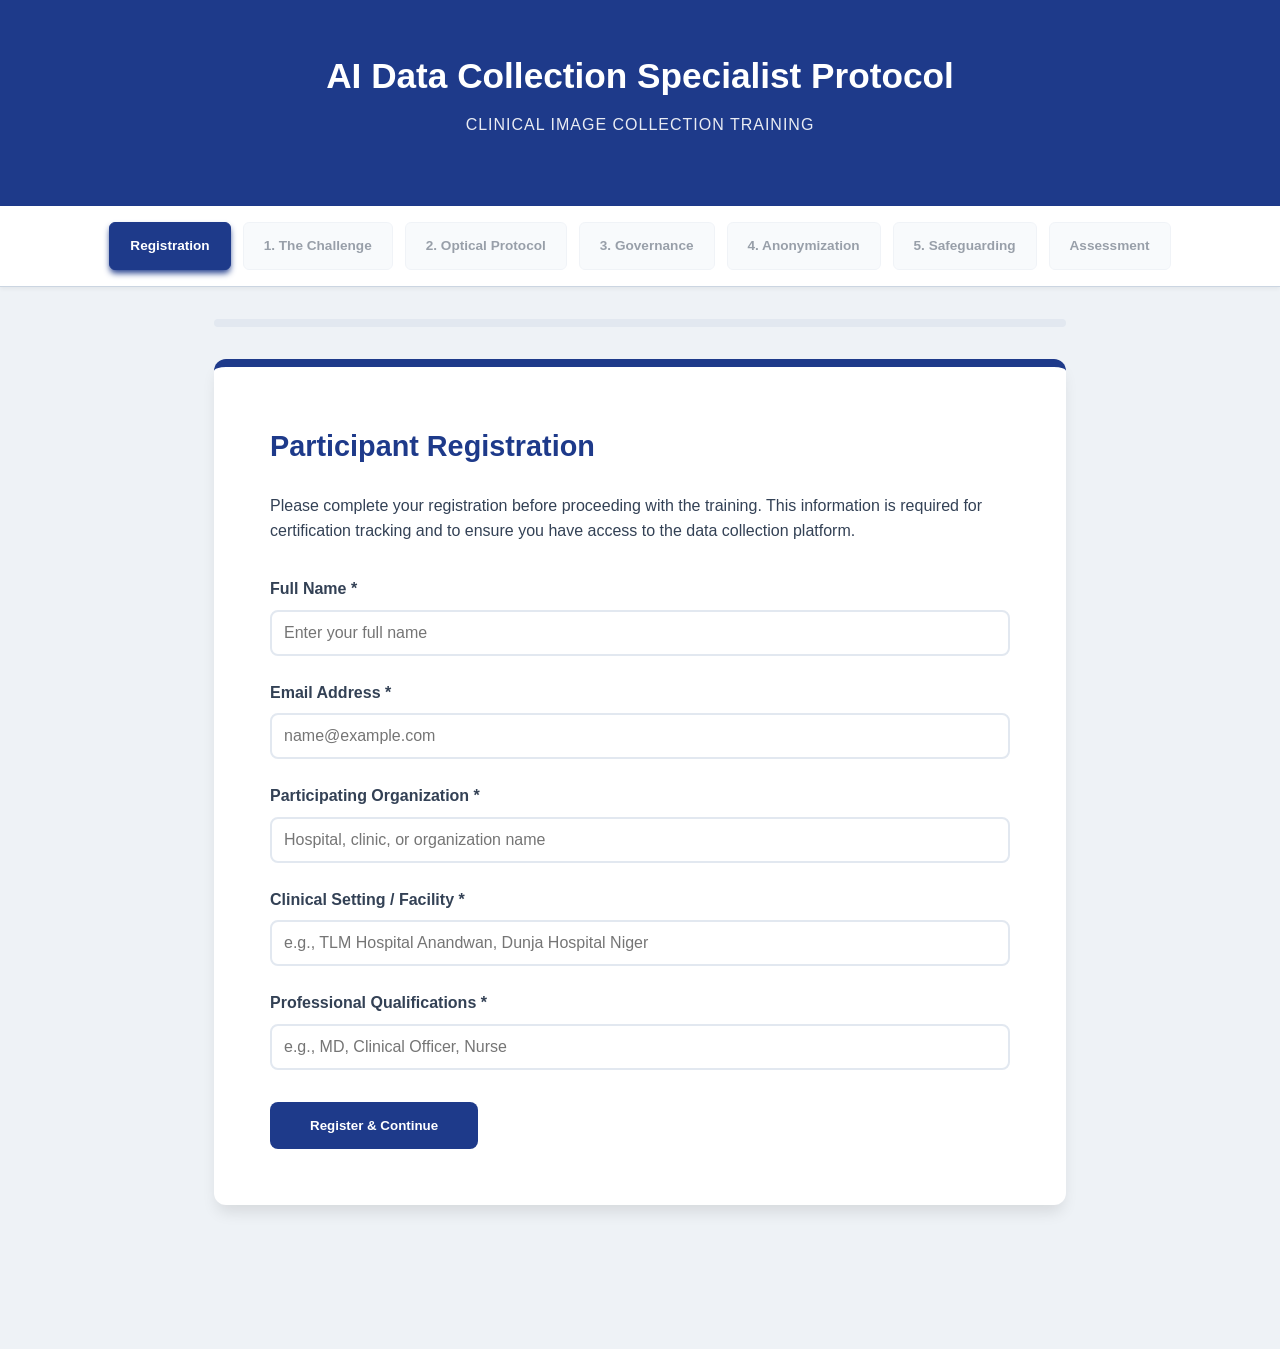
==== index.html @ 73369606 "Add completion message with close button for passed assessment" ====
<!DOCTYPE html>
<html lang="en">
<head>
    <meta charset="UTF-8">
    <meta name="viewport" content="width=device-width, initial-scale=1.0">
    <title>AI Specialist Protocol - Clinical Image Collection</title>
    <style>
        :root {
            --primary: #1e3a8a; /* Deep Clinical Blue */
            --secondary: #334155; /* Charcoal */
            --accent: #2563eb; /* Research Blue */
            --success: #059669; /* Surgical Green */
            --danger: #dc2626; /* Warning Red */
            --warning: #d97706; /* Clinical Caution */
            --light: #f8fafc;
            --white: #ffffff;
            --shadow: 0 10px 15px -3px rgba(0,0,0,0.1);
        }

        * { margin:0; padding:0; box-sizing:border-box; }
        body { font-family: 'Inter', -apple-system, sans-serif; background: #eef2f6; color: var(--secondary); line-height: 1.6; }

        header { background: var(--primary); color: var(--white); padding: 3rem 1rem; text-align: center; }
        header h1 { font-size: 2.2rem; margin-bottom: 0.5rem; }
        header p { opacity: 0.9; font-weight: 300; letter-spacing: 1px; }

        nav { background: var(--white); padding: 1rem; position: sticky; top: 0; z-index: 1000; border-bottom: 1px solid #cbd5e1; box-shadow: 0 2px 4px rgba(0,0,0,0.05); }
        .nav-inner { max-width: 1100px; margin: 0 auto; display: flex; justify-content: center; gap: 0.75rem; flex-wrap: wrap; }
        .nav-item { 
            padding: 0.75rem 1.25rem; 
            border: 1px solid #e2e8f0; 
            border-radius: 6px; 
            background: #f1f5f9; 
            cursor: not-allowed; 
            font-size: 0.85rem; 
            font-weight: 600;
            opacity: 0.5;
            transition: all 0.2s ease;
        }
        .nav-item.unlocked { background: var(--white); color: var(--primary); cursor: pointer; opacity: 1; border-color: var(--primary); }
        .nav-item.active { background: var(--primary); color: var(--white); border-color: var(--primary); box-shadow: 0 4px 6px -1px var(--primary); }
        .nav-item.completed { background: var(--success); color: var(--white); border-color: var(--success); }

        main { max-width: 900px; margin: 2rem auto; padding: 0 1.5rem; padding-bottom: 5rem; }
        .content-card { background: var(--white); border-radius: 12px; padding: 3.5rem; box-shadow: var(--shadow); display: none; margin-bottom: 2rem; border-top: 8px solid var(--primary); }
        .content-card.active { display: block; animation: slideUp 0.4s ease-out; }

        @keyframes slideUp { from { opacity: 0; transform: translateY(20px); } to { opacity: 1; transform: translateY(0); } }

        h2 { font-size: 1.8rem; color: var(--primary); margin-bottom: 1.5rem; }
        h3 { font-size: 1.3rem; margin: 2rem 0 1rem; color: var(--secondary); border-left: 4px solid var(--accent); padding-left: 1rem; }
        p { margin-bottom: 1.25rem; }
        ul, ol { margin-bottom: 1.5rem; padding-left: 2rem; }
        li { margin-bottom: 0.75rem; }
        strong { color: #0f172a; }

        /* Hero Image */
        .hero-img { width: 100%; border-radius: 8px; margin-bottom: 2rem; border: 1px solid #e2e8f0; box-shadow: var(--shadow); }

        /* Narratives & Clinical Boxes */
        .narrative { background: #eff6ff; border: 1px solid #bfdbfe; padding: 1.5rem; border-radius: 8px; margin: 2rem 0; font-style: italic; color: #1e40af; }
        .clinical-alert { background: #fff7ed; border: 1px solid #ffedd5; padding: 1.5rem; border-radius: 8px; margin: 1.5rem 0; border-left: 6px solid var(--warning); }
        .clinical-warning { background: #fef2f2; border: 1px solid #fee2e2; padding: 1.5rem; border-radius: 8px; margin: 1.5rem 0; border-left: 6px solid var(--danger); font-weight: bold; }
        .research-gap { background: #f0fdf4; border: 1px solid #dcfce7; padding: 1.5rem; border-radius: 8px; margin: 1.5rem 0; color: #166534; }

        /* Visual Comparison Grids */
        .comparison-grid { display: grid; grid-template-columns: 1fr 1fr; gap: 1.5rem; margin: 2.5rem 0; }
        .comparison-item { border-radius: 12px; padding: 1.5rem; border: 2px solid #e2e8f0; text-align: center; }
        .comparison-item.do { border-color: var(--success); background: #f0fdf4; }
        .comparison-item.dont { border-color: var(--danger); background: #fef2f2; }
        .comparison-label { font-weight: 800; font-size: 0.75rem; text-transform: uppercase; padding: 0.25rem 0.75rem; border-radius: 999px; margin-bottom: 1rem; display: inline-block; }
        .do .comparison-label { background: var(--success); color: white; }
        .dont .comparison-label { background: var(--danger); color: white; }
        .comparison-visual { height: 180px; background: #cbd5e1; border-radius: 8px; margin-bottom: 1rem; display: flex; align-items: center; justify-content: center; overflow: hidden; position: relative; }
        .comparison-visual img { width: 100%; height: 100%; object-fit: cover; }
        .comparison-overlay { position: absolute; font-size: 3rem; opacity: 0.2; }

        /* Quiz UI */
        .quiz-box { margin-top: 4rem; padding-top: 3rem; border-top: 1px solid #e2e8f0; }
        .quiz-option { 
            display: block; 
            padding: 1.25rem; 
            margin-bottom: 0.75rem; 
            border: 2px solid #e2e8f0; 
            border-radius: 10px; 
            cursor: pointer; 
            transition: all 0.2s; 
            position: relative;
        }
        .quiz-option:hover { border-color: var(--accent); background: #f8fafc; }
        .quiz-option.selected { border-color: var(--accent); background: #eff6ff; }
        .quiz-option.correct { border-color: var(--success); background: #f0fdf4; }
        .quiz-option.wrong { border-color: var(--danger); background: #fef2f2; }
        
        .quiz-feedback { margin-top: 1rem; padding: 1rem; border-radius: 8px; font-weight: 600; display: none; }
        .quiz-feedback.visible { display: block; }

        .btn { padding: 1rem 2.5rem; border-radius: 8px; border: none; font-weight: 700; cursor: pointer; transition: all 0.3s; }
        .btn-primary { background: var(--primary); color: white; }
        .btn-primary:disabled { opacity: 0.4; cursor: not-allowed; }
        .btn-next { float: right; margin-top: 1rem; box-shadow: 0 4px 6px -1px rgba(0,0,0,0.2); }

        .progress-well { height: 8px; background: #e2e8f0; border-radius: 999px; margin-bottom: 2rem; overflow: hidden; }
        .progress-bar { height: 100%; background: var(--success); width: 0%; transition: width 0.4s ease; }

        /* Final Certificate */
        .certificate { border: 12px double var(--primary); padding: 4rem; text-align: center; border-radius: 4px; }
        .cert-code { font-family: 'Courier New', monospace; font-size: 1.4rem; background: #f1f5f9; padding: 0.5rem 1rem; display: inline-block; margin: 1.5rem 0; font-weight: 900; }

        @media (max-width: 768px) {
            .comparison-grid { grid-template-columns: 1fr; }
            .content-card { padding: 1.5rem; }
        }
    </style>
</head>
<body>

<header>
    <h1>AI Data Collection Specialist Protocol</h1>
    <p>CLINICAL IMAGE COLLECTION TRAINING</p>
</header>

<nav>
    <div class="nav-inner">
        <div class="nav-item unlocked active" id="nav-0" onclick="navigateTo(0)">Registration</div>
        <div class="nav-item" id="nav-1" onclick="navigateTo(1)">1. The Challenge</div>
        <div class="nav-item" id="nav-2" onclick="navigateTo(2)">2. Optical Protocol</div>
        <div class="nav-item" id="nav-3" onclick="navigateTo(3)">3. Governance</div>
        <div class="nav-item" id="nav-4" onclick="navigateTo(4)">4. Anonymization</div>
        <div class="nav-item" id="nav-5" onclick="navigateTo(5)">5. Safeguarding</div>
        <div class="nav-item" id="nav-6" onclick="navigateTo(6)">Assessment</div>
    </div>
</nav>

<main>
    <div class="progress-well"><div class="progress-bar" id="master-progress"></div></div>

    <!-- REGISTRATION -->
    <div class="content-card active" id="module-0">
        <h2>Participant Registration</h2>
        <p>Please complete your registration before proceeding with the training. This information is required for certification tracking and to ensure you have access to the data collection platform.</p>
        
        <form id="registration-form" style="margin-top:2rem;">
            <div style="margin-bottom:1.5rem;">
                <label style="display:block; font-weight:600; margin-bottom:0.5rem;">Full Name *</label>
                <input type="text" id="reg-name" required style="width:100%; padding:0.75rem; border:2px solid #e2e8f0; border-radius:8px; font-size:1rem;" placeholder="Enter your full name">
            </div>
            
            <div style="margin-bottom:1.5rem;">
                <label style="display:block; font-weight:600; margin-bottom:0.5rem;">Email Address *</label>
                <input type="email" id="reg-email" required style="width:100%; padding:0.75rem; border:2px solid #e2e8f0; border-radius:8px; font-size:1rem;" placeholder="name@example.com">
            </div>
            
            <div style="margin-bottom:1.5rem;">
                <label style="display:block; font-weight:600; margin-bottom:0.5rem;">Participating Organization *</label>
                <input type="text" id="reg-org" required style="width:100%; padding:0.75rem; border:2px solid #e2e8f0; border-radius:8px; font-size:1rem;" placeholder="Hospital, clinic, or organization name">
            </div>
            
            <div style="margin-bottom:1.5rem;">
                <label style="display:block; font-weight:600; margin-bottom:0.5rem;">Clinical Setting / Facility *</label>
                <input type="text" id="reg-location" required style="width:100%; padding:0.75rem; border:2px solid #e2e8f0; border-radius:8px; font-size:1rem;" placeholder="e.g., TLM Hospital Anandwan, Dunja Hospital Niger">
            </div>
            
            <div style="margin-bottom:1.5rem;">
                <label style="display:block; font-weight:600; margin-bottom:0.5rem;">Professional Qualifications *</label>
                <input type="text" id="reg-qualifications" required style="width:100%; padding:0.75rem; border:2px solid #e2e8f0; border-radius:8px; font-size:1rem;" placeholder="e.g., MD, Clinical Officer, Nurse">
            </div>
            
            <p id="reg-error" style="color:var(--danger); display:none; margin-bottom:1rem;"></p>
            
            <div style="margin-top:2rem;">
                <button type="button" class="btn btn-primary" onclick="submitRegistration()">Register & Continue</button>
            </div>
        </form>
    </div>

    <!-- MODULE 1: MISSION & GAPS -->
    <div class="content-card" id="module-1">
        <img src="assets/welcome_hero_1774946208189.png" class="hero-img" alt="Nurse Amina in Health Post">
        <h2>Module 1: The AI Mission – Closing the Diagnostic Gap</h2>
        
        <div class="narrative">
            "I see many patients with chronic patches, but a specialist is a three-day journey away. Sometimes I'm afraid I'll miss a case of leprosy early enough to prevent disability." — Nurse Amina.
        </div>

        <p>Amina’s experience is common in resource-limited settings. The <strong>SkinApp AI</strong> is being developed as a <strong>diagnostic support triage tool</strong> to assist frontline workers like Amina. It provides a differential diagnosis support, flagging potential Neglected Tropical Diseases (NTDs) for specialist referral.</p>

        <h3>The Critical Research Gaps</h3>
        <p>Your role as a specialist clinician is to provide the "Ground Truth" data required for training. We are currently seeking <strong>1,200 high-resolution images</strong> with a focus on these missing priorities:</p>
        
        <div class="research-gap">
            <strong>1. Geographic Representation:</strong> We are prioritizing high-quality recruitment from <strong>Africa and Asia</strong>. Global algorithmic equity requires data from diverse regions and health systems.
            <br><br>
            <strong>2. Clinical Spectrum:</strong> All leprosy clinical forms are welcome. We specifically need <strong>Indeterminate, Tuberculoid (TT/BT)</strong>, and reaction statuses (ENL/Type 1) to build a robust diagnostic triage tool.
            <br><br>
            <strong>3. Universal Diversity:</strong> To ensure the AI is effective for all patients, we aim for as great a diversity as possible across all <strong>Fitzpatrick Phototypes (I-VI)</strong> and patient demographics.
        </div>

        <div class="quiz-box">
            <p><strong>Scenario:</strong> Amina uses the app and the AI suggests "92% Diagnostic Confidence: Borderline Lepromatous." What should Amina do next?</p>
            <div class="quiz-option" onclick="handleQuiz(1, 0, this)">A) Start multidrug therapy (MDT) immediately based on the AI score.</div>
            <div class="quiz-option" onclick="handleQuiz(1, 1, this)">B) Use the score as triage support to prioritize the patient for specialist clinical verification and diagnostic confirmation.</div>
            <div class="quiz-option" onclick="handleQuiz(1, 2, this)">C) Tell the patient they definitely have leprosy and should inform their neighbors.</div>
            <div class="quiz-feedback" id="feedback-1"></div>
            <button class="btn btn-primary btn-next" id="next-1" disabled onclick="unlockStep(2)">Proceed to Protocol</button>
        </div>
    </div>

    <!-- MODULE 2: OPTICAL PROTOCOL -->
    <div class="content-card" id="module-2">
        <h2>Module 2: Technical Photography Protocol</h2>
        <p>For an AI, <strong>the image is the lesson</strong>. Poor image quality results in a "noisy" training set that produces dangerous diagnostic errors. We follow a rigorous optical standard.</p>

        <h3>1. Device Calibration & Preparation</h3>
        <ul>
            <li><strong>Resolution:</strong> Set your camera to the <strong>highest JPEG/HEIF quality</strong> available.</li>
            <li><strong>Disable Filters & Enhancements:</strong> You MUST turn off "Beauty Mode," "Scene Optimizer," or "AI Enhancements." These features artificially smooth the skin, destroying the pathological texture the AI needs to analyze.</li>
            <li><strong>Turn Off "Live Photo":</strong> Use standard still images only to ensure file compatibility and stability.</li>
        </ul>

        <h3>2. Optical Focus & Technical Execution</h3>
        <ul>
            <li><strong>Avoid Digital Zoom:</strong> Do NOT pinch-to-zoom. This pixelates the image. Instead, move the camera physically to <strong>10–15cm</strong> away to let the lens lock.</li>
            <li><strong>Tap to Focus:</strong> Always tap the screen directly on the lesion to lock <strong>both focus and exposure</strong> on the area of interest.</li>
            <li><strong>Stabilization:</strong> Brace your arms against your body or a hard surface to prevent motion blur. The AI cannot "read" a blurry image.</li>
            <li><strong>Perpendicular Angle:</strong> Always shoot <strong>straight-on (90°)</strong>. Angled shots cause "perspective distortion" that misrepresents the lesion's size and shape.</li>
            <li><strong>Flash Usage:</strong> Use as a <strong>last resort only</strong>. If used, try to diffuse the light (e.g., placing a thin tissue over the flash) to reduce harsh highlights/glare that obscure texture.</li>
        </ul>

        <h3>2. Lighting: The "Patchy Shadow" Trap</h3>
        <p>The AI algorithm can confuse shadows with pigmentation changes. Harsh or dappled light is the primary cause of discarded images.</p>
        
        <div class="comparison-grid">
            <div class="comparison-item do">
                <span class="comparison-label">DO: Diffuse Light</span>
                <div class="comparison-visual" style="background:#f1f5f9;">
                    <div style="width:100%;height:100%;background:radial-gradient(circle, #fff 0%, #cbd5e1 100%);"></div>
                    <span class="comparison-overlay">✅</span>
                </div>
                <p>Use soft window light or balanced indoor lighting. No shadows crossing the lesion.</p>
            </div>
            <div class="comparison-item dont">
                <span class="comparison-label">DON'T: Dappled Light</span>
                <div class="comparison-visual" style="background:#475569;">
                    <div style="width:100%;height:100%;background:repeating-linear-gradient(45deg, #334155, #334155 20px, #475569 20px, #475569 40px);"></div>
                    <span class="comparison-overlay">❌</span>
                </div>
                <p>Avoid sunlight through trees or venetian blinds. "Patchy" shadows confuse the AI.</p>
            </div>
        </div>

        <h3>4. Framing & Environment</h3>
        <ul>
            <li><strong>Neutral Background:</strong> Use a solid, non-reflective <strong>blue, green, or white</strong> background (e.g., a sterile towel or surgical drape). This helps the camera accurately process skin tones.</li>
            <li><strong>Clear Distractions:</strong> Remove gloves, medical tubing, cotton swabs, or clothing from the frame before shooting. The frame should contain ONLY the skin.</li>
            <li><strong>The Triplicate Rule:</strong>
                <ol>
                    <li><strong>Regional (Overview):</strong> The full anatomical limb/region.</li>
                    <li><strong>Contextual:</strong> The lesion plus healthy skin landmarks (e.g., knee/elbow).</li>
                    <li><strong>Clinical Close-up:</strong> The lesion itself, filling 70% of the frame.</li>
                </ol>
            </li>
        </ul>

        <div class="clinical-alert">
            <strong>NO RULERS OR COINS:</strong> While traditional medical photography uses scales, AI training discovers "spurious correlations." If we include rulers, the AI may learn to identify "the presence of a ruler" rather than the pathology. Keep only skin in the frame.
        </div>

        <h3>Photo Data Management: Secure Handling After Submission</h3>
        <div class="clinical-warning">
            <strong>CRITICAL: Remove Photos After Submission</strong>
            <p>Once photos have been successfully submitted to the KoBo Toolbox server, they must be removed from your device:</p>
            <ul style="margin-top:1rem;">
                <li><strong>Enable Auto-Delete:</strong> If your KoBo form includes an auto-delete setting, ensure it is activated.</li>
                <li><strong>Manual Removal:</strong> If auto-delete is not available, manually delete the photos from your device gallery immediately after confirmation of successful upload.</li>
            <li><strong>Verify Deletion:</strong> Check your camera roll and cloud backups to ensure all clinical images have been removed.</li>
            </ul>
        </div>

        <h3>5. Pre-Upload Quality Checklist</h3>
        <p>Before uploading, verify every image against this standard:</p>
        <div style="background:#f8fafc; border:1px solid #cbd5e1; padding:1.5rem; border-radius:12px; margin:1.5rem 0;">
            <ul style="list-style:none; padding:0; margin:0;">
                <li><input type="checkbox" disabled checked> <strong>Focus:</strong> Is the texture of the lesion razor-sharp?</li>
                <li><input type="checkbox" disabled checked> <strong>Angle:</strong> Is the camera 90° (perpendicular) to the skin?</li>
                <li><input type="checkbox" disabled checked> <strong>Anonymity:</strong> Are all identifiers (eyes/wristbands) cropped out?</li>
                <li><input type="checkbox" disabled checked> <strong>Environment:</strong> Is the light diffuse (no patchy shadows)?</li>
                <li><input type="checkbox" disabled checked> <strong>Photo Management:</strong> Have photos been removed from device after submission?</li>
            </ul>
        </div>

        <div class="quiz-box">
            <p><strong>Scenario:</strong> You are photographing a lesion in a dark exam room. Should you use the built-in camera flash?</p>
            <div class="quiz-option" onclick="handleQuiz(2, 0, this)">A) Yes, flash ensures the highest brightness for the AI.</div>
            <div class="quiz-option" onclick="handleQuiz(2, 1, this)">B) No, flash creates "hotspots" and glare that obscure texture. It is better to move the patient to a window with diffuse natural light.</div>
            <div id="feedback-2" class="feedback"></div>
            <button class="btn btn-primary btn-next" id="next-2" disabled onclick="unlockStep(3)">Proceed to Governance</button>
        </div>
    </div>

    <!-- MODULE 3: GOVERNANCE & CONSENT -->
    <div class="content-card" id="module-3">
        <h2>Module 3: Ethical Governance & Consent</h2>
        <p>Participation in the SkinNTD project involves a formal 4-layer responsibility chain. You, as the <strong>Clinician</strong>, are the final and most critical link.</p>

        <h3>1. The Governance Chain</h3>
        <p>Participating in this initiative requires a formal multi-level agreement framework:</p>
        <ul>
            <li><strong>Level 1: Global Partners:</strong> Manage the global Strategic License Agreement. Images are collected ethically.</li>
            <li><strong>Level 2: Partner Organization (Institutional):</strong> Your hospital or NGO. They hold the <strong>Institutional Accountability</strong> for ensuring consent is obtained and documented. They are the primary contact for any patient queries or complaints.</li>
            <li><strong>Level 3: The Clinician:</strong> You hold the <strong>Fiduciary Duty</strong> to the patient. You personally verify that training occurs before participation. You are the direct point of contact for the patient.</li>
            <li><strong>Level 4: The Patient:</strong> The data owner. Their relationship is directly with you, their clinician.</li>
        </ul>

        <h3>2. The Elements of Meaningful Informed Consent</h3>
        <div class="clinical-note">
            Consent is NOT a signature; it is a <strong>dialogue</strong>. You must explain:
            <ul>
                <li><strong>Purpose:</strong> How the AI program will help healthcare workers globally recognize skin diseases.</li>
                <li><strong>What Will Happen:</strong> Photographs will be taken and shared (anonymized) with the project team.</li>
                <li><strong>Voluntary Nature:</strong> Participation is completely voluntary. Refusal will NOT affect their care.</li>
                <li><strong>Privacy:</strong> No names or identifiers will be shared. Images are anonymized.</li>
                <li><strong>Risks & Benefits:</strong> Minimal risk (if anonymized); global benefit for future patients.</li>
                <li><strong>Withdrawal:</strong> The patient can change their mind at any time by contacting their clinician.</li>
            </ul>
        </div>

<h3>3. Documentation Requirements</h3>
        <p>Consent must be documented in the <strong>Patient's official clinical record</strong>. At minimum, the record should contain:</p>
        <ul>
            <li>The date consent was obtained.</li>
            <li>A statement that the project goals were clearly explained.</li>
            <li>Confirmation of informed consent.</li>
            <li>The clinician's signature/name.</li>
        </ul>
        <div class="clinical-note">
            <strong>Example Note:</strong> "[Date] - Patient informed about the clinical image collection project. Project goals were clearly explained and informed verbal consent provided for clinical photographs to be used for this purpose. [Clinician Name]"
        </div>

        <h3>4. Photo Data Management Obligation</h3>
        <div class="clinical-warning">
            <strong>IMPORTANT: Photos Must Be Removed After Submission</strong>
            <p>As part of your data governance responsibilities, all clinical images must be deleted from your device once they have been successfully submitted to the project server. This applies to:</p>
            <ul>
                <li>Camera roll / gallery on phones and tablets</li>
                <li>Cloud backups (Google Photos, iCloud, etc.)</li>
                <li>Any secondary device used during photography</li>
            </ul>
            <p>Enable auto-delete in the submission form where available, or manually verify deletion after each upload session.</p>
        </div>

        <div class="quiz-box">
            <p><strong>Scenario:</strong> A patient consents verbally but cannot read the written form. How should this be handled?</p>
            <div class="quiz-option" onclick="handleQuiz(3, 0, this)">A) It cannot be handled; the patient must sign or they are excluded.</div>
            <div class="quiz-option" onclick="handleQuiz(3, 1, this)">B) Explain the protocol clearly in their language. Document their verbal consent in the official clinical record, witnessed if per local institutional policy.</div>
            <div id="feedback-3" class="feedback"></div>
            <button class="btn btn-primary btn-next" id="next-3" disabled onclick="unlockStep(4)">Proceed to Anonymization</button>
        </div>
    </div>

    <!-- MODULE 4: ANONYMIZATION -->
    <div class="content-card" id="module-4">
        <h2>Module 4: Absolute Physical Anonymization</h2>
        <p>We do not rely on digital software for privacy. We rely on your <strong>Physical Framing</strong>.</p>

        <h3>1. The Face Protocol</h3>
        <p>Leprosy lesions often occur on the face. To document these while protecting identity:</p>
        <div class="comparison-grid">
            <div class="comparison-item do">
                <span class="comparison-label">DO: Tight Framing</span>
                <div class="comparison-visual">📸</div>
                <p>Move the camera to only include the lesion and a small patch of skin. Exclude eyes, ears, and profile.</p>
            </div>
            <div class="comparison-item dont">
                <span class="comparison-label">DON'T: Full Profile</span>
                <div class="comparison-visual">👤</div>
                <p>Never take a "portrait" style photo. Even if the lesion is on the chin, the eyes must be cropped out.</p>
            </div>
        </div>

        <h3>2. Hidden Identifiers</h3>
        <div class="clinical-warning">
            Before taking the photo, you MUST physically remove or frame out:
            <ul>
                <li>Hospital ID wristbands or barcodes.</li>
                <li>Distinctive jewelry or religious symbols.</li>
                <li>Clinic logos on towels or uniforms.</li>
                <li>Patient-identifying tattoos.</li>
            </ul>
        </div>

        <div class="quiz-box">
            <p><strong>Scenario:</strong> A patient has a large lesion on their cheek. Tight cropping would still leave the eye visible. What is the best solution?</p>
            <div class="quiz-option" onclick="handleQuiz(4, 0, this)">A) Take the full photo; clinical need overrides privacy.</div>
            <div class="quiz-option" onclick="handleQuiz(4, 1, this)">B) Ask the patient to wear an opaque medical mask or sterile gauze over their eye before photographing the lesion.</div>
            <div id="feedback-4" class="feedback"></div>
            <button class="btn btn-primary btn-next" id="next-4" disabled onclick="unlockStep(5)">Proceed to Safeguarding</button>
        </div>
    </div>

    <!-- MODULE 5: SAFEGUARDING -->
    <div class="content-card" id="module-5">
        <h2>Module 5: Safeguarding & Dignity</h2>
        <p>Clinical photography must be grounded in the four pillars of medical ethics: <strong>Respect for Persons, Beneficence, Non-maleficence, and Justice.</strong></p>

        <h3>1. Core Ethical Pillars</h3>
        <p>The collection of clinical images must be grounded in four fundamental ethical principles:</p>
        <ul>
            <li><strong>Respect for Persons:</strong> Honoring patient autonomy and protecting those with diminished autonomy (e.g., children).</li>
            <li><strong>Beneficence:</strong> Maximizing potential benefits for global health while minimizing risks to the individual.</li>
            <li><strong>Non-maleficence:</strong> "Do No Harm"—ensuring that photography and data sharing does not negatively impact the patient's wellbeing or privacy.</li>
            <li><strong>Justice:</strong> Ensuring that the burdens and benefits of research are distributed fairly across populations.</li>
        </ul>

        <h3>2. Principles in Practice: Dignity & Modesty</h3>
        <ul>
            <li><strong>Gender Concordance:</strong> When capturing images of sensitive areas, a clinician of the same gender should perform the photography whenever possible.</li>
            <li><strong>Clinical Chaperone:</strong> Always ensure a clinical chaperone is present according to your institutional guidelines for sensitive examinations.</li>
            <li><strong>Professional Environment:</strong> Ensure a private room, locked doors, or full curtains during the photography process.</li>
        </ul>

        <h3>3. Sensitive Body Areas: The Protocol</h3>
        <div class="clinical-warning">
            <strong>Genitalia:</strong> We maintain a strict policy of <strong>Non-Acceptance</strong>. The project will NOT accept images depicting genitalia.
        </div>
        <p>For lesions on the <strong>Breasts or Buttocks</strong>, follow these examples of good practice:</p>
        <ul>
            <li><strong>Strategic Draping:</strong> Use sterile towels or surgical drapes to cover all anatomy EXCEPT the minimal margin for the lesion.</li>
            <li><strong>Professional Positioning:</strong> Handle the patient with the same dignity and respect as during a standard clinical examination.</li>
        </ul>

        <h3>4. Vulnerable Populations & Assent</h3>
        <div class="clinical-note">
            <strong>Children (0-12):</strong> Formal legal guardian consent is mandatory.
            <br><strong>Adolescents (13-17):</strong> 
            <ul>
                <li>Legal guardian consent is required.</li>
                <li><strong>Patient Assent:</strong> You must also obtain the personal agreement (assent) of the teenager. If they refuse, the photo is not taken, regardless of the guardian's consent.</li>
            </ul>
            <strong>Cultural & Literacy Needs:</strong> Adjust your explanations for differing literacy levels (use visual aids) and be sensitive to cultural norms regarding modesty and photography.
        </div>

<h3>5. Safeguarding Checklist</h3>
        <p>Before each photography session, confirm these safeguarding measures are in place:</p>
        <div style="background:#f8fafc; border:1px solid #cbd5e1; padding:1.5rem; border-radius:12px; margin:1.5rem 0;">
            <ul style="list-style:none; padding:0; margin:0;">
                <li><input type="checkbox" disabled checked> <strong>Consent:</strong> Is informed consent documented in clinical notes?</li>
                <li><input type="checkbox" disabled checked> <strong>Dignity:</strong> Is the patient appropriately draped and positioned?</li>
                <li><input type="checkbox" disabled checked> <strong>Chaperone:</strong> Is a chaperone present for sensitive examinations?</li>
                <li><input type="checkbox" disabled checked> <strong>Environment:</strong> Is the room private with doors closed or curtains drawn?</li>
                <li><input type="checkbox" disabled checked> <strong>Vulnerability:</strong> Have special considerations been made for children, adolescents, or vulnerable adults?</li>
                <li><input type="checkbox" disabled checked> <strong>Power Balance:</strong> Has the patient been assured that refusal will not affect their care?</li>
                <li><input type="checkbox" disabled checked> <strong>Photo Management:</strong> Have photos been removed from device after submission?</li>
            </ul>
        </div>

        <h3>6. Safeguarding Scenarios</h3>
        <p>Test your understanding of safeguarding principles with these scenarios:</p>
        
        <div class="quiz-box">
            <p><strong>Scenario 1:</strong> A 15-year-old's father provides consent, but the teenager feels uncomfortable and doesn't want the photo taken. What is the ethical rule?</p>
            <div class="quiz-option" onclick="handleQuiz('s1', 0, this)">A) Proceed, as the legal guardian has the final say.</div>
            <div class="quiz-option" onclick="handleQuiz('s1', 1, this)">B) Stop. Adolescent assent is required. If the teenager refuses, the photo is not taken.</div>
            <div id="feedback-s1" class="feedback"></div>
        </div>

        <div class="quiz-box">
            <p><strong>Scenario 2:</strong> During photography of a lesion on a patient's back, what safeguarding measure is required?</p>
            <div class="quiz-option" onclick="handleQuiz('s2', 0, this)">A) No special measures needed - it's just a back photo.</div>
            <div class="quiz-option" onclick="handleQuiz('s2', 1, this)">B) Ensure a clinical chaperone is present and patient is appropriately draped.</div>
            <div id="feedback-s2" class="feedback"></div>
        </div>

        <div class="quiz-box">
            <p><strong>Scenario 3:</strong> A patient with visible religious symbols (e.g., a crucifix necklace) is due to be photographed. What should you do?</p>
            <div class="quiz-option" onclick="handleQuiz('s3', 0, this)">A) Leave it on - it adds cultural context.</div>
            <div class="quiz-option" onclick="handleQuiz('s3', 1, this)">B) Ask the patient to temporarily remove it or crop it out of frame to maintain anonymity.</div>
            <div id="feedback-s3" class="feedback"></div>
        </div>

        <div class="quiz-box">
            <p><strong>Scenario 4:</strong> A patient seems hesitant but says "yes" when you ask for consent. What should you do?</p>
            <div class="quiz-option" onclick="handleQuiz('s4', 0, this)">A) Accept their verbal agreement and proceed.</div>
            <div class="quiz-option" onclick="handleQuiz('s4', 1, this)">B) Gently explore their hesitation, reassure them that refusal is completely fine, and only proceed if they give clear, unpressured consent.</div>
            <div id="feedback-s4" class="feedback"></div>
        </div>

        <div class="quiz-box">
            <p><strong>Scenario 5:</strong> You need to photograph a lesion on a female patient's upper chest. No female clinician is available. What is the best approach?</p>
            <div class="quiz-option" onclick="handleQuiz('s5', 0, this)">A) Proceed without any special measures since it is a clinical need.</div>
            <div class="quiz-option" onclick="handleQuiz('s5', 1, this)">B) Ensure a female chaperone is present, explain the procedure clearly, use strategic draping to expose only the lesion, and offer to reschedule if the patient prefers a female clinician.</div>
            <div id="feedback-s5" class="feedback"></div>
        </div>

        <button class="btn btn-primary btn-next" id="next-5" disabled onclick="unlockStep(6)">Proceed to Final Assessment</button>
    </div>

    <!-- MODULE 6: ASSESSMENT -->
    <div class="content-card" id="module-6">
        <h2>Section 6: Final Clinical Assessment</h2>
        <p>Answer the following scenarios to test your diagnostic and protocol insight. 80% score required for certification.</p>
        
        <div id="assessment-container">
            <!-- Questions will be injected here via JS -->
        </div>

        <button class="btn btn-primary" id="submit-assessment" onclick="submitAssessment()">Submit All Answers</button>
        <button class="btn btn-primary" id="retry-assessment" onclick="retryAssessment()" style="display:none; background:var(--warning); margin-left:1rem;">Retry Assessment</button>
        <div id="assessment-feedback" style="margin-top:2rem; font-weight:bold;"></div>
        <div id="completion-message" style="display:none; margin-top:2rem; padding:2rem; background:#f0fdf4; border:2px solid var(--success); border-radius:12px; text-align:center;">
            <h3 style="color:var(--success); margin-bottom:1rem;">Thank You for Completing the Training!</h3>
            <p style="font-size:1.1rem; margin-bottom:1rem;">You will be contacted by <strong>TLM-IO</strong> with access to the KoBoToolbox form and further instructions.</p>
            <p style="margin-bottom:1.5rem;">Please keep your verification code for your records.</p>
            <button class="btn btn-primary" onclick="window.close();">Close Window</button>
        </div>
    </div>

    <!-- CERTIFICATION -->
    <div class="content-card" id="module-7">
        <div class="certificate">
            <h2>Specialist Certificate of Completion</h2>
            <p>This document verifies that the clinician has completed the SkinApp AI Data Collection Protocol.</p>
            <br>
            <p>Verification Code:</p>
            <div class="cert-code" id="cert-code">Generating...</div>
            <br><br>
            <button class="btn btn-primary" onclick="window.print()">Save/Print Certificate</button>
        </div>
    </div>
</main>

<script>
    // Registration data storage
    // Google Form ID for data collection

    // Apps Script Web App for data collection
    const APPS_SCRIPT_URL = 'https://script.google.com/macros/s/AKfycbzm1KPLd2Ug9Ov_cWFNBWWNNp90e5k9CFwv92OLg14Wyg22so_k4zEH5GRwZdgr048U5g/exec';

    function sendToSheet(data) {
        // Build form-encoded data
        const params = new URLSearchParams();
        if (data.name) params.append('name', data.name);
        if (data.email) params.append('email', data.email);
        if (data.organization) params.append('organization', data.organization);
        if (data.location) params.append('location', data.location);
        if (data.qualifications) params.append('qualifications', data.qualifications);
        if (data.event) params.append('event', data.event);
        if (data.score) params.append('score', data.score);
        if (data.certificateCode) params.append('certificateCode', data.certificateCode);

        fetch(APPS_SCRIPT_URL, {
            method: 'POST',
            body: params.toString(),
            headers: {
                'Content-Type': 'application/x-www-form-urlencoded'
            },
            mode: 'no-cors'
        })
        .then(() => {
            console.log('Saved:', data.event);
        })
        .catch(err => {
            console.error('Save error:', err);
        });
    }

    const registrationData = {
        name: '',
        email: '',
        organization: '',
        location: '',
        qualifications: ''
    };

    const trainingState = {
        maxUnlocked: 0,
        currentStep: 0,
        quizAnswers: { 1: 1, 2: 1, 3: 1, 4: 1, 's1': 1, 's2': 1, 's3': 1, 's4': 1, 's5': 1 }
    };

    const assessmentBank = [
        { q: "What is the primary target number for expert-verified leprosy images in this phase?", a: ["1,000", "1,200", "10,000"], correct: 1 },
        { q: "If the AI gives a 95% confidence score, what is its primary role?", a: ["Definitive diagnosis", "Triage support for health workers", "Replacing specialist clinical evaluation"], correct: 1 },
        { q: "Why is it a project priority to recruit high-quality clinical images from diverse regions like Africa and Asia?", a: ["Because leprosy only exists in these regions", "To ensure the AI algorithm is trained on a globally representative dataset, preventing diagnostic bias", "Because smartphone cameras work better in these climates"], correct: 1 },
        { q: "Why does the SkinApp AI need images of ALL clinical forms of leprosy (e.g., Indeterminate, Tuberculoid, Lepromatous)?", a: ["To ensure the AI can detect the full clinical spectrum, including early and subtle forms", "Because research grants require a certain number of files for each category", "To make the app more colorful for the end-user"], correct: 0 },
        { q: "Which optical technique ensures correct texture capture for AI?", a: ["Using full Digital Zoom", "Tapping the lesion to focus and moving 15cm back", "Using the camera flash for extra detail"], correct: 1 },
        { q: "Why should medical rulers be EXCLUDED from AI training photos?", a: ["They take up too much file space", "The AI may learn the ruler's presence instead of the lesion", "They violate hospital branding rules"], correct: 1 },
        { q: "At what angle should clinical images be taken relative to the skin surface?", a: ["45 degrees for better highlights", "Perpendicular (90 degrees) to prevent perspective distortion", "Dynamic angles to show the shape"], correct: 1 },
        { q: "What device feature MUST be disabled before photographing?", a: ["Highest resolution setting", "Beauty Mode/Scene AI Enhancements", "Wi-Fi"], correct: 1 },
        { q: "Who is the primary contact for patient privacy queries and complaints?", a: ["Global Project Office", "The Partner Organization (Healthcare Institution)", "TLM International"], correct: 1 },
        { q: "Can a patient withdraw consent after the photo is uploaded?", a: ["No, it's public once uploaded", "Yes, at any time without penalty", "Only if it is within 24 hours"], correct: 1 },
        { q: "What is the best way to anonymize a lesion on a patient's mouth?", a: ["Take a full-face photo", "Crop tightly or use clinical masking to cover the eyes and identifying profile", "Anonymization isn't needed for medical skin"], correct: 1 },
        { q: "What must be physically removed from the framing before the shutter is pressed?", a: ["Hospital ID wristbands and barcodes", "Nothing, software will fix it later", "Medical sterile gloves"], correct: 0 },
        { q: "Is 'informed consent' just a signed piece of paper?", a: ["Yes, a signature is the only requirement", "No, it is an ongoing dialogue between clinician and patient", "Yes, and it must be witnessed by a notary"], correct: 1 },
        { q: "What is the protocol for photographing suspected lesions on genitalia?", a: ["Include them if consent is signed", "Photographs of genitalia are strictly not accepted for this project", "Must use a 4K camera for these"], correct: 1 },
        { q: "For lesions on the buttocks or breasts, what is required?", a: ["No special treatment", "Strategic medical draping to expose ONLY the lesion", "Full body photography for context"], correct: 1 },
        { q: "What is the ethical pillar of 'Beneficence' in this context?", a: ["Doing no harm", "Acting in the best interest of the patient/society", "Fair distribution of benefits"], correct: 1 },
        { q: "For a 15-year-old, besides parental consent, what additional layer is needed?", a: ["Medical witness", "Adolescent Personal Assent", "Ministry of Health approval"], correct: 1 },
        { q: "Why do we record Age and Gender in the AI training metadata?", a: ["To contact the patient later", "Because demographics influence skin appearance/pattern recognition", "It's a project bureaucratic requirement"], correct: 1 },
        { q: "Why is 'dappled light' (patchy shadows) rejected?", a: ["It looks unprofessional", "The AI can confuse shadows with disease pigmentation", "It increases the image file size"], correct: 1 },
        { q: "What is the most effective way to prevent 'motion blur' in clinical images?", a: ["Brace your arms against your body or a hard surface", "Use the highest digital zoom", "Take the photo while the patient is moving"], correct: 0 }
    ];

    function navigateTo(step) {
        if (step > trainingState.maxUnlocked) return;
        document.querySelectorAll('.content-card').forEach(c => c.classList.remove('active'));
        document.getElementById(`module-${step}`).classList.add('active');
        
        document.querySelectorAll('.nav-item').forEach(i => i.classList.remove('active'));
        document.getElementById(`nav-${step}`).classList.add('active');
        
        trainingState.currentStep = step;
        updateUI();
        window.scrollTo(0,0);
    }

    function submitRegistration() {
        // Collect registration data
        registrationData.name = document.getElementById('reg-name').value.trim();
        registrationData.email = document.getElementById('reg-email').value.trim();
        registrationData.organization = document.getElementById('reg-org').value.trim();
        registrationData.location = document.getElementById('reg-location').value.trim();
        registrationData.qualifications = document.getElementById('reg-qualifications').value.trim();
        
        // Clear previous error
        const errorEl = document.getElementById('reg-error');
        errorEl.style.display = 'none';
        
        // Validate - check empty fields
        if (!registrationData.name || !registrationData.email || !registrationData.organization || !registrationData.location || !registrationData.qualifications) {
            errorEl.innerText = 'Please complete all registration fields.';
            errorEl.style.display = 'block';
            return;
        }
        
        // Validate email format
        const emailRegex = /^[^\s@]+@[^\s@]+\.[^\s@]+$/;
        if (!emailRegex.test(registrationData.email)) {
            errorEl.innerText = 'Please enter a valid email address (e.g., name@example.com).';
            errorEl.style.display = 'block';
            return;
        }
        
        // Store registration (in localStorage for persistence)
        localStorage.setItem('courseRegistration', JSON.stringify(registrationData));
        
        // Send registration data to Google Sheet
        sendToSheet({
            name: registrationData.name,
            email: registrationData.email,
            organization: registrationData.organization,
            location: registrationData.location,
            qualifications: registrationData.qualifications,
            event: 'registration_completed'
        });
        
        // Unlock first module and navigate to it
        trainingState.maxUnlocked = 1;
        document.getElementById('nav-0').classList.add('completed');
        document.getElementById('nav-1').classList.add('unlocked');
        navigateTo(1);
    }

    function handleQuiz(mod, choice, el) {
        const feedback = document.getElementById(`feedback-${mod}`);
        const parent = el.parentElement;
        parent.querySelectorAll('.quiz-option').forEach(o => o.classList.remove('selected', 'correct', 'wrong'));
        
        el.classList.add('selected');

        if (choice === trainingState.quizAnswers[mod]) {
            el.classList.add('correct');
            feedback.innerText = "Correct.";
            feedback.className = "quiz-feedback visible";
            feedback.style.color = "var(--success)";
            
            // Check if all safeguarding quizzes are answered correctly
            if (['s1','s2','s3','s4','s5'].includes(mod)) {
                checkAllSafeguardingQuizzes();
            } else {
                const nextBtn = document.getElementById(`next-${mod}`);
                if (nextBtn) nextBtn.disabled = false;
            }
        } else {
            el.classList.add('wrong');
            feedback.innerText = "Incorrect. Please review the relevant section above.";
            feedback.className = "quiz-feedback visible";
            feedback.style.color = "var(--danger)";
        }
    }
    
    function checkAllSafeguardingQuizzes() {
        const safeguardIds = ['s1','s2','s3','s4','s5'];
        const allCorrect = safeguardIds.every(id => {
            const fb = document.getElementById(`feedback-${id}`);
            return fb && fb.classList.contains('visible') && fb.style.color === 'var(--success)';
        });
        
        const nextBtn = document.getElementById('next-5');
        if (nextBtn) {
            nextBtn.disabled = !allCorrect;
            if (allCorrect) {
                nextBtn.innerText = 'Proceed to Final Assessment';
            }
        }
    }
    function unlockStep(step) {
        trainingState.maxUnlocked = step;
        const nextNav = document.getElementById(`nav-${step}`);
        const currentNav = document.getElementById(`nav-${step-1}`);
        currentNav.classList.add('completed');
        nextNav.classList.add('unlocked');
        
        if (step === 6) renderAssessment();
        navigateTo(step);
    }

    function updateUI() {
        const perc = trainingState.maxUnlocked / 7 * 100;
        document.getElementById('master-progress').style.width = perc + '%';
    }

    // Scramble array and return both scrambled array and mapping of original indices
    function scrambleArray(arr) {
        const scrambled = [...arr];
        // Fisher-Yates shuffle
        for (let i = scrambled.length - 1; i > 0; i--) {
            const j = Math.floor(Math.random() * (i + 1));
            [scrambled[i], scrambled[j]] = [scrambled[j], scrambled[i]];
        }
        return scrambled;
    }

    // Final assessment - shuffled question data
    let assessmentResults = [];
    let shuffledAssessment = [];

    function renderAssessment() {
        // Create shuffled version of assessment bank
        shuffledAssessment = assessmentBank.map(q => {
            // Pair each option with its original index
            const optionsWithIndex = q.a.map((opt, i) => ({ text: opt, originalIndex: i }));
            const shuffledOptions = scrambleArray(optionsWithIndex);
            return {
                q: q.q,
                options: shuffledOptions,
                correctOriginalIndex: q.correct
            };
        });
        
        const container = document.getElementById('assessment-container');
        container.innerHTML = shuffledAssessment.map((item, i) => `
            <div style="margin-bottom:2rem; padding:1.5rem; border:1px solid #e2e8f0; border-radius:12px;">
                <p><strong>Q${i+1}: ${item.q}</strong></p>
                ${item.options.map((opt, oi) => `
                    <label style="display:block; margin:0.5rem 0; cursor:pointer;">
                        <input type="radio" name="aq${i}" value="${oi}" style="margin-right:10px;"> ${opt.text}
                    </label>
                `).join('')}
            </div>
        `).join('');
    }

    function submitAssessment() {
        let score = 0;
        const results = [];
        
        // Grade the assessment
        shuffledAssessment.forEach((item, i) => {
            const selected = document.querySelector(`input[name="aq${i}"]:checked`);
            const selectedIndex = selected ? parseInt(selected.value) : -1;
            // Get the original index of the selected option
            const selectedOriginalIndex = selectedIndex >= 0 ? item.options[selectedIndex].originalIndex : -1;
            const correct = selectedOriginalIndex === item.correctOriginalIndex;
            if (correct) score++;
            results.push({ index: i, correct: correct, selectedIndex: selectedIndex });
        });

        const perc = Math.round((score / assessmentBank.length) * 100);
        const feedback = document.getElementById('assessment-feedback');

        // Only show detailed results if passed (>= 80%)
        if (perc >= 80) {
            // Show results for passed assessment
            results.forEach((r, i) => {
                const qDiv = document.querySelectorAll('#assessment-container > div')[i];
                if (!qDiv) return;
                qDiv.querySelectorAll('.result-indicator').forEach(el => el.remove());
                
                const indicator = document.createElement('div');
                indicator.className = 'result-indicator';
                indicator.style.marginTop = '0.5rem';
                indicator.style.padding = '0.5rem 1rem';
                indicator.style.borderRadius = '6px';
                indicator.style.fontWeight = '600';
                
                if (r.selectedIndex === -1) {
                    indicator.style.background = '#fef2f2';
                    indicator.style.color = 'var(--danger)';
                    indicator.innerText = 'Not answered';
                } else if (r.correct) {
                    indicator.style.background = '#f0fdf4';
                    indicator.style.color = 'var(--success)';
                    indicator.innerText = 'Correct';
                } else {
                    indicator.style.background = '#fef2f2';
                    indicator.style.color = 'var(--danger)';
                    indicator.innerText = 'Incorrect';
                }
                qDiv.appendChild(indicator);
            });
            
feedback.innerHTML = `<span style="color:var(--success); font-size:1.2rem;">Clinical Clearance Granted: ${perc}% Score.</span>`;
            document.getElementById('submit-assessment').style.display = 'none';
            document.getElementById('retry-assessment').style.display = 'none';
            document.getElementById('completion-message').style.display = 'block';
            generateCert();
            
            // Send pass data to Google Sheet
            const certCode = document.getElementById('cert-code').innerText;
            sendToSheet({
                name: registrationData.name,
                email: registrationData.email,
                organization: registrationData.organization,
                location: registrationData.location,
                qualifications: registrationData.qualifications,
                event: 'assessment_passed',
                score: perc,
                certificateCode: certCode
            });
            
            unlockStep(7);
        } else {
            // Don't show which answers were right/wrong - just show retry button
            feedback.innerHTML = `<span style="color:var(--danger); font-size:1.2rem;">Clearance Denied: ${perc}% Score (80% required). Please review the training modules and try again.</span>`;
            document.getElementById('retry-assessment').style.display = 'inline-block';
            document.getElementById('submit-assessment').style.display = 'none';
            
            // Send fail data to Google Sheet
            sendToSheet({
                name: registrationData.name,
                email: registrationData.email,
                organization: registrationData.organization,
                location: registrationData.location,
                qualifications: registrationData.qualifications,
                event: 'assessment_failed',
                score: perc
            });
        }
    }

    function retryAssessment() {
        // Reset all radio buttons
        document.querySelectorAll('#assessment-container input[type="radio"]').forEach(input => {
            input.checked = false;
        });
        // Remove result indicators
        document.querySelectorAll('.result-indicator').forEach(el => el.remove());
        // Clear feedback
        document.getElementById('assessment-feedback').innerHTML = '';
        // Hide retry button
        document.getElementById('retry-assessment').style.display = 'none';
        // Re-enable submit
        document.getElementById('submit-assessment').style.display = 'inline-block';
    }

    function generateCert() {
        const code = "SKIN-" + Math.random().toString(36).substr(2, 9).toUpperCase();
        document.getElementById('cert-code').innerText = code;
    }

    updateUI();
</script>

</body>
</html>
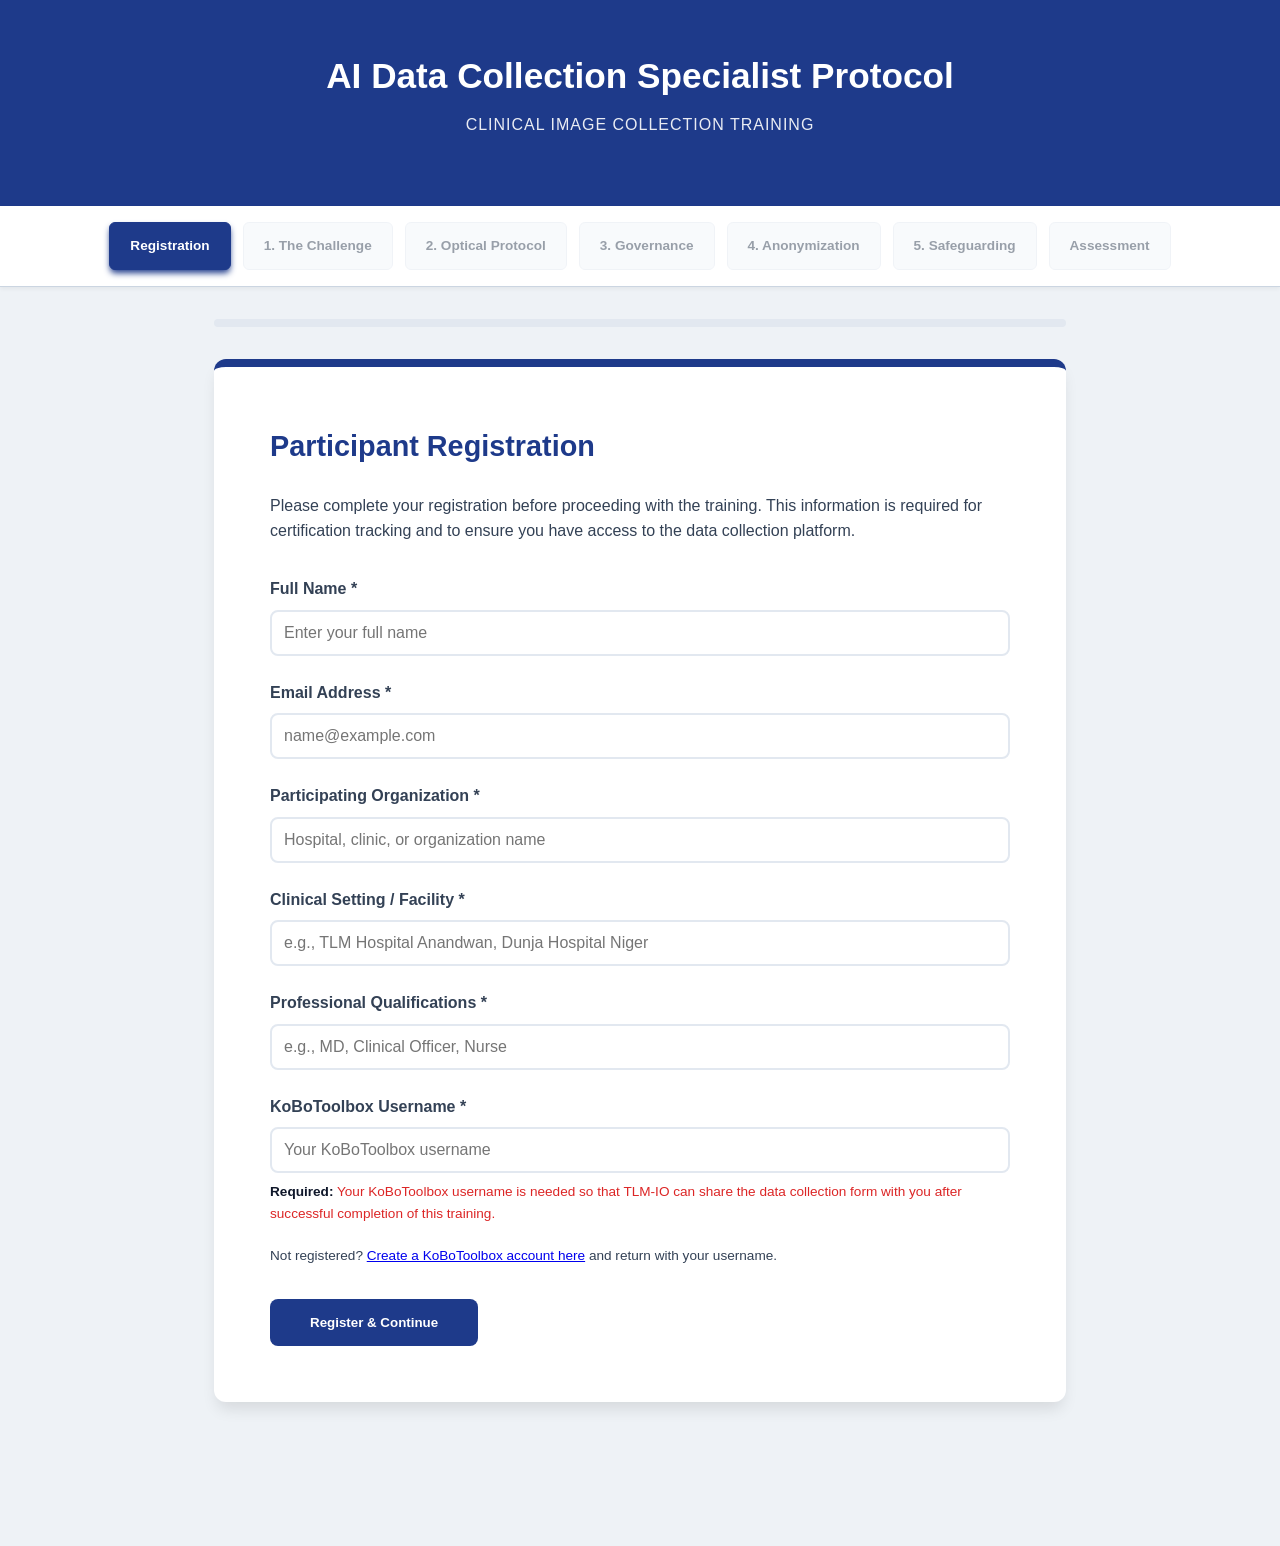
==== commit 83b361f0: "Add KoBoToolbox username to registration, remove cert code from completion" ====
--- a/index.html
+++ b/index.html
@@ -111,6 +111,15 @@
             .comparison-grid { grid-template-columns: 1fr; }
             .content-card { padding: 1.5rem; }
         }
+
+        @media print {
+            body { background: white; }
+            header, nav, .progress-well, .btn { display: none !important; }
+            .content-card { display: block !important; padding: 0; margin: 0; border: none; box-shadow: none; }
+            .content-card.active { display: block !important; }
+            .certificate { border: 6px double #000; padding: 1rem; page-break-inside: avoid; }
+            #completion-message { page-break-inside: avoid; }
+        }
     </style>
 </head>
 <body>
@@ -129,6 +138,7 @@
         <div class="nav-item" id="nav-4" onclick="navigateTo(4)">4. Anonymization</div>
         <div class="nav-item" id="nav-5" onclick="navigateTo(5)">5. Safeguarding</div>
         <div class="nav-item" id="nav-6" onclick="navigateTo(6)">Assessment</div>
+        <div class="nav-item" id="nav-7" style="display:none;">Certificate</div>
     </div>
 </nav>
 
@@ -164,6 +174,17 @@
             <div style="margin-bottom:1.5rem;">
                 <label style="display:block; font-weight:600; margin-bottom:0.5rem;">Professional Qualifications *</label>
                 <input type="text" id="reg-qualifications" required style="width:100%; padding:0.75rem; border:2px solid #e2e8f0; border-radius:8px; font-size:1rem;" placeholder="e.g., MD, Clinical Officer, Nurse">
+            </div>
+            
+            <div style="margin-bottom:1.5rem;">
+                <label style="display:block; font-weight:600; margin-bottom:0.5rem;">KoBoToolbox Username *</label>
+                <input type="text" id="reg-kobo" required style="width:100%; padding:0.75rem; border:2px solid #e2e8f0; border-radius:8px; font-size:1rem;" placeholder="Your KoBoToolbox username">
+                <p style="font-size:0.85rem; color:var(--danger); margin-top:0.5rem;">
+                    <strong>Required:</strong> Your KoBoToolbox username is needed so that TLM-IO can share the data collection form with you after successful completion of this training.
+                </p>
+                <p style="font-size:0.85rem; color:var(--secondary); margin-top:0.25rem;">
+                    Not registered? <a href="https://kf.kobotoolbox.org/accounts/signup/" target="_blank">Create a KoBoToolbox account here</a> and return with your username.
+                </p>
             </div>
             
             <p id="reg-error" style="color:var(--danger); display:none; margin-bottom:1rem;"></p>
@@ -507,12 +528,6 @@
         <button class="btn btn-primary" id="submit-assessment" onclick="submitAssessment()">Submit All Answers</button>
         <button class="btn btn-primary" id="retry-assessment" onclick="retryAssessment()" style="display:none; background:var(--warning); margin-left:1rem;">Retry Assessment</button>
         <div id="assessment-feedback" style="margin-top:2rem; font-weight:bold;"></div>
-        <div id="completion-message" style="display:none; margin-top:2rem; padding:2rem; background:#f0fdf4; border:2px solid var(--success); border-radius:12px; text-align:center;">
-            <h3 style="color:var(--success); margin-bottom:1rem;">Thank You for Completing the Training!</h3>
-            <p style="font-size:1.1rem; margin-bottom:1rem;">You will be contacted by <strong>TLM-IO</strong> with access to the KoBoToolbox form and further instructions.</p>
-            <p style="margin-bottom:1.5rem;">Please keep your verification code for your records.</p>
-            <button class="btn btn-primary" onclick="window.close();">Close Window</button>
-        </div>
     </div>
 
     <!-- CERTIFICATION -->
@@ -526,6 +541,13 @@
             <br><br>
             <button class="btn btn-primary" onclick="window.print()">Save/Print Certificate</button>
         </div>
+        <div id="completion-message" style="margin-top:2rem; padding:2rem; background:#f0fdf4; border:2px solid var(--success); border-radius:12px; text-align:center;">
+            <h3 style="color:var(--success); margin-bottom:1rem;">Thank You for Completing the Training!</h3>
+            <p style="font-size:1.1rem; margin-bottom:1rem;">You will be contacted by <strong>TLM-IO</strong> with access to the KoBoToolbox form and further instructions.</p>
+            <p style="margin-bottom:1.5rem;">Please keep your verification code for your records.</p>
+            <p style="color:var(--secondary); font-size:0.9rem; margin-bottom:1rem;">You may close this tab/window now.</p>
+            <button class="btn btn-primary" onclick="window.open('','_self').close();">Close Window</button>
+        </div>
     </div>
 </main>
 
@@ -544,6 +566,7 @@
         if (data.organization) params.append('organization', data.organization);
         if (data.location) params.append('location', data.location);
         if (data.qualifications) params.append('qualifications', data.qualifications);
+        if (data.koboUsername) params.append('koboUsername', data.koboUsername);
         if (data.event) params.append('event', data.event);
         if (data.score) params.append('score', data.score);
         if (data.certificateCode) params.append('certificateCode', data.certificateCode);
@@ -569,7 +592,8 @@
         email: '',
         organization: '',
         location: '',
-        qualifications: ''
+        qualifications: '',
+        koboUsername: ''
     };
 
     const trainingState = {
@@ -621,13 +645,14 @@
         registrationData.organization = document.getElementById('reg-org').value.trim();
         registrationData.location = document.getElementById('reg-location').value.trim();
         registrationData.qualifications = document.getElementById('reg-qualifications').value.trim();
+        registrationData.koboUsername = document.getElementById('reg-kobo').value.trim();
         
         // Clear previous error
         const errorEl = document.getElementById('reg-error');
         errorEl.style.display = 'none';
         
         // Validate - check empty fields
-        if (!registrationData.name || !registrationData.email || !registrationData.organization || !registrationData.location || !registrationData.qualifications) {
+        if (!registrationData.name || !registrationData.email || !registrationData.organization || !registrationData.location || !registrationData.qualifications || !registrationData.koboUsername) {
             errorEl.innerText = 'Please complete all registration fields.';
             errorEl.style.display = 'block';
             return;
@@ -651,6 +676,7 @@
             organization: registrationData.organization,
             location: registrationData.location,
             qualifications: registrationData.qualifications,
+            koboUsername: registrationData.koboUsername,
             event: 'registration_completed'
         });
         
@@ -813,23 +839,29 @@
 feedback.innerHTML = `<span style="color:var(--success); font-size:1.2rem;">Clinical Clearance Granted: ${perc}% Score.</span>`;
             document.getElementById('submit-assessment').style.display = 'none';
             document.getElementById('retry-assessment').style.display = 'none';
-            document.getElementById('completion-message').style.display = 'block';
-            generateCert();
+            
+            // Show completion content inline
+            document.getElementById('assessment-container').innerHTML = `
+                <div style="margin-top:2rem; padding:2.5rem; background:#f0fdf4; border:2px solid var(--success); border-radius:12px; text-align:center;">
+                    <h2 style="color:var(--success); margin-bottom:1.5rem;">Congratulations!</h2>
+                    <p style="font-size:1.1rem; margin-bottom:1rem;">Thank you for completing the SkinApp AI Data Collection Protocol training.</p>
+                    <p style="font-size:1.1rem; margin-bottom:1.5rem;"><strong>TLM-IO</strong> will share the data collection form with your <strong>KoBoToolbox account</strong> to begin submitting images.</p>
+                    <p style="color:var(--secondary); margin-bottom:1.5rem;">You may close this tab/window now.</p>
+                    <button class="btn btn-primary" onclick="window.open('','_self').close();">Close Window</button>
+                </div>
+            `;
             
             // Send pass data to Google Sheet
-            const certCode = document.getElementById('cert-code').innerText;
             sendToSheet({
                 name: registrationData.name,
                 email: registrationData.email,
                 organization: registrationData.organization,
                 location: registrationData.location,
                 qualifications: registrationData.qualifications,
+                koboUsername: registrationData.koboUsername,
                 event: 'assessment_passed',
-                score: perc,
-                certificateCode: certCode
+                score: perc
             });
-            
-            unlockStep(7);
         } else {
             // Don't show which answers were right/wrong - just show retry button
             feedback.innerHTML = `<span style="color:var(--danger); font-size:1.2rem;">Clearance Denied: ${perc}% Score (80% required). Please review the training modules and try again.</span>`;
@@ -843,6 +875,7 @@
                 organization: registrationData.organization,
                 location: registrationData.location,
                 qualifications: registrationData.qualifications,
+                koboUsername: registrationData.koboUsername,
                 event: 'assessment_failed',
                 score: perc
             });
